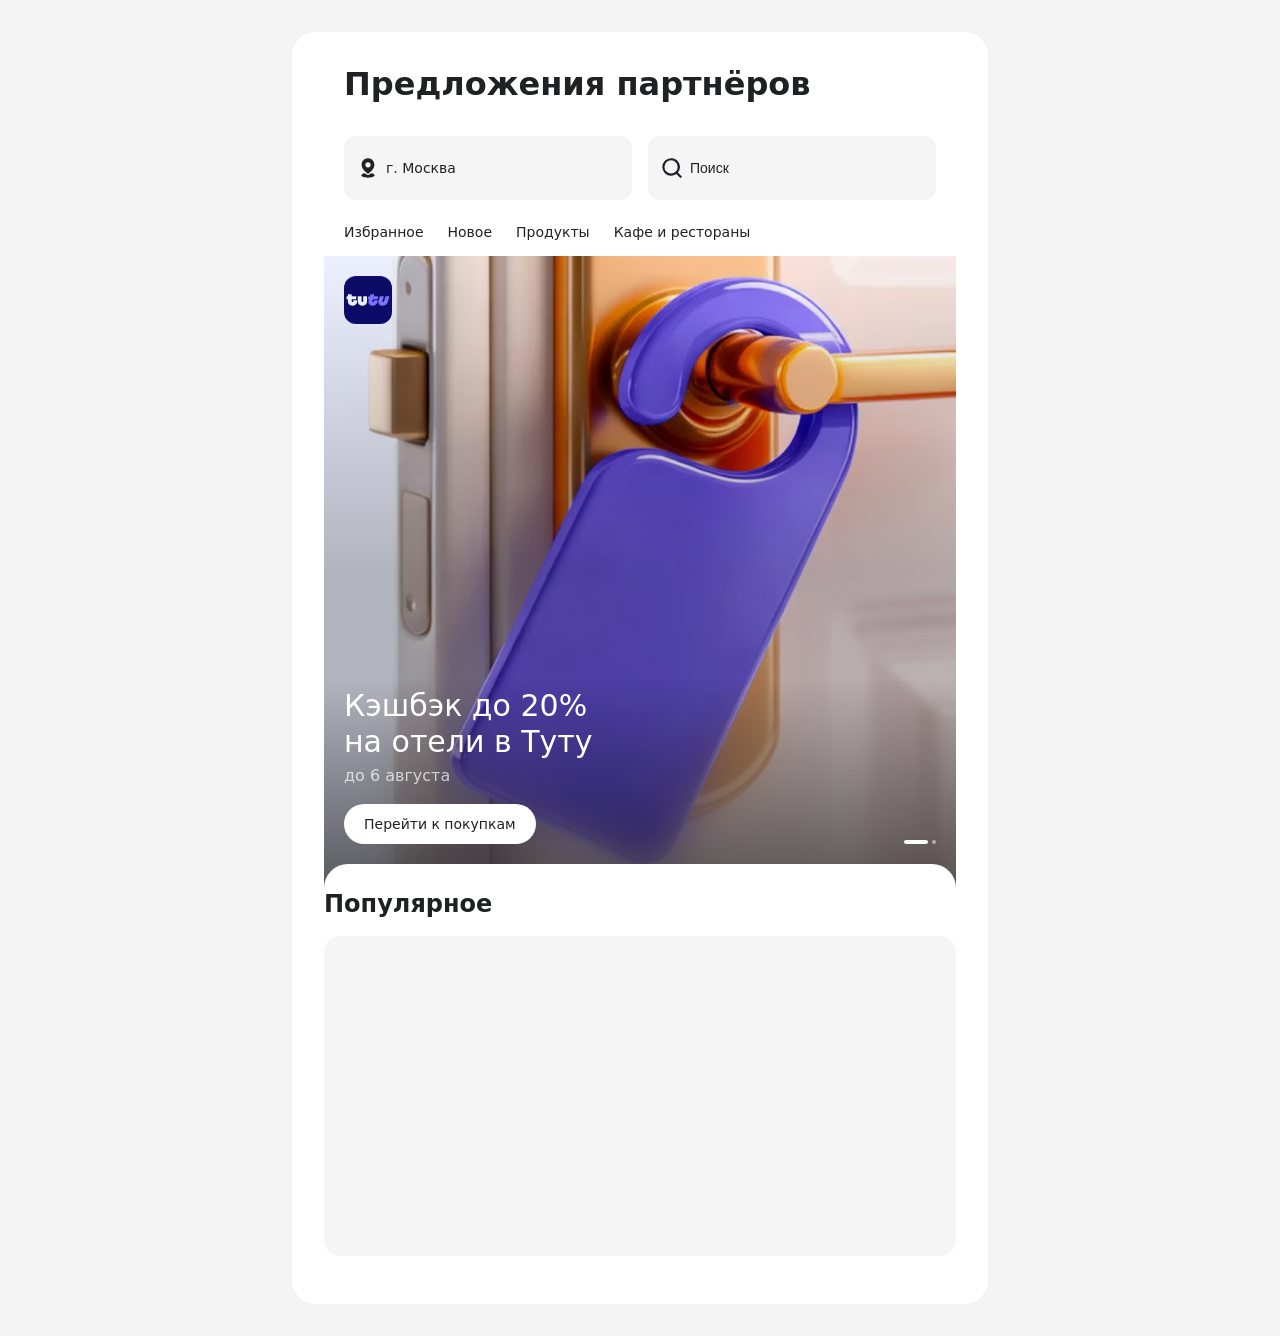
==== new-ui.html @ 18ad693c "Add experimental story hero UI" ====
<!doctype html>
<html lang="ru">
  <head>
    <meta charset="utf-8">
    <meta name="viewport" content="width=device-width, initial-scale=1">
    <title>Новый UI — Предложения партнёров</title>
    <link rel="stylesheet" href="assets/css/new-ui.css?v=7">
  </head>
  <body>
    <main class="page">
      <header class="header">
        <h1>Предложения партнёров</h1>
      </header>

      <section class="city-row" aria-label="Выбор города и поиск">
        <div class="city-select" aria-label="Выбранный город">
          <svg class="icon" viewBox="0 0 24 24" fill="none" aria-hidden="true">
            <g clip-path="url(#pinClip)">
              <path fill-rule="evenodd" clip-rule="evenodd" d="M5.572 8.782c0-3.55 2.878-6.429 6.429-6.429s6.428 2.878 6.428 6.429c0 2.169-1.147 4.124-2.568 5.704-1.413 1.571-3.025 2.69-3.787 3.176a.136.136 0 0 1-.147 0c-.762-.486-2.373-1.605-3.786-3.176-1.422-1.58-2.569-3.535-2.569-5.704ZM12.001 6.163a2.619 2.619 0 1 0 0 5.238 2.619 2.619 0 0 0 0-5.238Z" fill="currentColor"/>
              <path d="M5.333 19.258c0-.908 1.424-1.698 3.519-2.099.944.803 1.801 1.386 2.306 1.708.515.328 1.168.328 1.684 0 .505-.322 1.361-.905 2.305-1.708 2.095.401 3.519 1.191 3.519 2.099 0 1.315-2.984 2.381-6.666 2.381-3.682 0-6.667-1.066-6.667-2.381Z" fill="currentColor"/>
            </g>
            <defs>
              <clipPath id="pinClip">
                <rect width="20" height="20" fill="white" transform="translate(2 2)"/>
              </clipPath>
            </defs>
          </svg>
          <span>г. Москва</span>
        </div>

        <button class="search-button" type="button" aria-label="Поиск">
          <svg class="icon" viewBox="0 0 24 24" fill="none" aria-hidden="true">
            <g clip-path="url(#searchClip)">
              <path fill-rule="evenodd" clip-rule="evenodd" d="M11.103 2.141a8.796 8.796 0 0 1 6.808 14.367l3.458 3.458a1.108 1.108 0 0 1-1.567 1.567l-3.5-3.498a8.755 8.755 0 0 1-5.199 1.699 8.796 8.796 0 0 1 0-17.593Zm0 2.217a6.58 6.58 0 1 0 0 13.159 6.58 6.58 0 0 0 6.58-6.58 6.58 6.58 0 0 0-6.58-6.579Z" fill="currentColor"/>
            </g>
            <defs>
              <clipPath id="searchClip">
                <rect width="20" height="20" fill="white" transform="translate(2 2)"/>
              </clipPath>
            </defs>
          </svg>
          <span>Поиск</span>
        </button>
      </section>

      <section class="cashback-categories" aria-label="Категории кэшбэка">
        <div class="cashback-categories__viewport">
          <div class="cashback-categories__carousel" id="cashbackCategories"></div>
        </div>
      </section>

      <section class="hero-stories" id="heroStories" aria-label="Предложения партнёров"></section>

      <section class="popular-section" aria-label="Популярное">
        <h2 class="popular-section__title">Популярное</h2>
      </section>

      <section class="popular-placeholder-wrap" aria-label="Заглушка популярного">
        <div class="popular-placeholder"></div>
      </section>
    </main>

    <script src="assets/js/new-ui.js?v=9"></script>
  </body>
</html>
---- assets/css/new-ui.css ----
* {
  box-sizing: border-box;
}

body {
  --page-x: 16px;
  --control-gap: 8px;
  --search-size: 48px;
  --color-text-primary: #202124;
  --color-text-secondary: rgba(0, 0, 0, 0.64);
  --color-text-inverse: rgba(255, 255, 255, 0.94);
  --color-background-primary: #FFFFFF;
  --color-background-secondary: rgba(169, 172, 180, 0.12);
  --color-background-accent: #212124;
  --color-accent-red: rgba(246, 61, 0, 1);
  --text-m-size: 14px;
  --text-m-line: 20px;
  --text-m-weight-400: 400;
  --text-m-weight-500: 500;
  --text-l-size: 16px;
  --text-l-line: 24px;
  --text-l-weight-400: 400;
  --text-l-weight-500: 500;
  --text-s-size: 12px;
  --text-s-line: 16px;
  --text-s-weight-500: 500;
  --h3-size: 20px;
  --h3-line: 24px;
  --h3-weight-500: 500;
  --h3-weight-600: 600;
  --h1-size: 24px;
  --h1-line: 28px;
  --h1-weight-600: 600;

  margin: 0;
  background: var(--color-background-primary);
  color: var(--color-text-primary);
  font-family: -apple-system, BlinkMacSystemFont, "SF Pro Display", "SF Pro Text", system-ui, sans-serif;
}

.page {
  background: var(--color-background-primary);
}

.header {
  padding: 24px 20px 12px;
}

h1 {
  margin: 0;
  font-family: -apple-system, BlinkMacSystemFont, "SF Pro Display", "SF Pro Text", system-ui, sans-serif;
  font-size: 26px;
  line-height: 32px;
  font-weight: 500;
  letter-spacing: 0;
}

.city-row {
  display: flex;
  align-items: flex-start;
  gap: var(--control-gap);
  align-self: stretch;
  padding: 0 20px 8px;
}

.city-select {
  display: flex;
  height: 48px;
  padding: 12px;
  align-items: center;
  gap: 6px;
  flex: 1 0 0;
  min-width: 0;
  border-radius: 12px;
  background: var(--color-background-secondary);
  color: var(--color-text-primary);
}

.city-select span {
  font-size: var(--text-m-size);
  line-height: var(--text-m-line);
  font-weight: var(--text-m-weight-400);
}

.search-button {
  width: var(--search-size);
  height: var(--search-size);
  padding: 0;
  border: 0;
  border-radius: 12px;
  background: var(--color-background-secondary);
  color: var(--color-text-primary);
  display: flex;
  align-items: center;
  justify-content: center;
}

.search-button span {
  display: none;
}

.icon {
  width: 24px;
  height: 24px;
  flex: 0 0 24px;
  color: currentColor;
}

.hero-stories {
  position: relative;
  width: 100%;
  aspect-ratio: 1;
  overflow: hidden;
  touch-action: pan-y;
  background: var(--color-background-accent);
}

.hero-stories__track {
  display: flex;
  width: 100%;
  height: 100%;
  transition: transform 300ms ease-in-out;
}

.hero-story {
  position: relative;
  flex: 0 0 100%;
  width: 100%;
  height: 100%;
  overflow: hidden;
  color: var(--color-background-primary);
}

.hero-story__image {
  position: absolute;
  inset: 0;
  width: 100%;
  height: 100%;
  object-fit: cover;
}

.hero-story__logos {
  position: absolute;
  top: 20px;
  left: 20px;
  z-index: 3;
}

.hero-story__bottom {
  position: absolute;
  right: 0;
  bottom: 0;
  left: 0;
  z-index: 1;
}

.hero-story__blur,
.hero-story__shade {
  position: absolute;
  inset: 0;
  pointer-events: none;
}

.hero-story__blur {
  z-index: 0;
  backdrop-filter: blur(20px);
  -webkit-backdrop-filter: blur(20px);
  mask-image: linear-gradient(to bottom, transparent 0%, black 100%);
  -webkit-mask-image: linear-gradient(to bottom, transparent 0%, black 100%);
}

.hero-story__shade {
  z-index: 1;
  background: linear-gradient(180deg, rgba(0, 0, 0, 0) 0%, rgba(0, 0, 0, 0.5) 100%);
}

.hero-story__content {
  position: relative;
  z-index: 2;
  display: flex;
  padding: 8px 20px 44px;
  flex-direction: column;
  justify-content: flex-end;
  align-items: flex-start;
  gap: 16px;
}

.hero-story__text {
  display: flex;
  flex-direction: column;
  align-items: flex-start;
  gap: 4px;
  align-self: stretch;
}

.hero-story__title,
.hero-story__subline {
  margin: 0;
  letter-spacing: 0;
}

.hero-story__title {
  color: var(--color-background-primary);
  font-size: 30px;
  line-height: 36px;
  font-weight: 500;
  white-space: pre-line;
}

.hero-story__subline {
  color: rgba(255, 255, 255, 0.7);
  font-size: var(--text-l-size);
  line-height: var(--text-l-line);
  font-weight: var(--text-l-weight-400);
}

.hero-story__actions {
  display: flex;
  justify-content: space-between;
  align-items: flex-end;
  align-self: stretch;
  gap: 16px;
}

.hero-story__cta {
  display: flex;
  min-width: 88px;
  min-height: 40px;
  padding: 4px 20px;
  justify-content: center;
  align-items: center;
  border: 0;
  border-radius: 20px;
  background: var(--color-background-primary);
  color: var(--color-text-primary);
  font: inherit;
  font-size: var(--text-m-size);
  line-height: var(--text-m-line);
  font-weight: var(--text-m-weight-500);
  white-space: nowrap;
}

.hero-story__indicators {
  display: flex;
  min-height: 40px;
  align-items: flex-end;
  justify-content: flex-end;
  gap: 4px;
}

.hero-story__indicator {
  display: block;
  width: 4px;
  height: 4px;
  flex: 0 0 auto;
  overflow: hidden;
  border-radius: 2px;
  background: rgba(255, 255, 255, 0.5);
}

.hero-story__indicator--complete {
  background: var(--color-background-primary);
}

.hero-story__indicator--active {
  width: 24px;
}

.hero-story__indicator-fill {
  display: block;
  width: 100%;
  height: 100%;
  border-radius: inherit;
  background: var(--color-background-primary);
  transform: scaleX(0);
  transform-origin: left center;
}

.hero-story--active .hero-story__indicator--active .hero-story__indicator-fill {
  animation: heroStoryProgress 5s linear forwards;
}

@keyframes heroStoryProgress {
  to {
    transform: scaleX(1);
  }
}

.offers-section {
  --offers-card-width: calc(100vw - (var(--page-x) * 2) - var(--search-size) - var(--control-gap));

  margin-top: 16px;
}

.offers-section__title {
  display: none;
  margin: 0;
  color: var(--color-text-primary);
  font-size: var(--h3-size);
  line-height: var(--h3-line);
  font-weight: var(--h3-weight-600);
  letter-spacing: 0;
}

.offers-viewport {
  overflow-x: hidden;
  scrollbar-width: none;
  touch-action: pan-y;
}

.offers-viewport::-webkit-scrollbar {
  display: none;
}

.offers-carousel {
  display: flex;
  gap: 8px;
  width: max-content;
}

.partner-card {
  position: relative;
  display: flex;
  flex-direction: column;
  justify-content: space-between;
  align-items: flex-start;
  flex: 0 0 var(--offers-card-width);
  width: var(--offers-card-width);
  align-self: stretch;
  height: 160px;
  padding: 12px 12px 16px 16px;
  overflow: hidden;
  border-radius: 16px;
  background: var(--color-background-secondary);
  text-decoration: none;
}

.partner-card:first-child {
  margin-left: 16px;
}

.partner-card:last-child {
  margin-right: 16px;
}

.partner-card__title {
  position: relative;
  z-index: 1;
  max-width: none;
  margin: 0;
  color: var(--color-text-primary);
  font-size: var(--h3-size);
  line-height: var(--h3-line);
  font-weight: var(--h3-weight-500);
  letter-spacing: 0;
}

.partner-card--has-indicator .partner-card__title {
  padding-right: 64px;
}

.partner-card__indicator {
  position: absolute;
  top: 12px;
  right: 12px;
  z-index: 2;
  display: inline-flex;
  height: 24px;
  padding: 4px 8px;
  align-items: center;
  justify-content: center;
  border-radius: 12px;
  background: var(--color-background-primary);
  color: var(--color-text-primary);
  font-size: var(--text-s-size);
  line-height: var(--text-s-line);
  font-weight: var(--text-s-weight-500);
}

.partner-card--text-inverse .partner-card__title,
.partner-card--text-inverse .fomo-timer__label,
.partner-card--text-inverse .fomo-timer__badge {
  color: var(--color-text-inverse);
}

.partner-card--text-inverse.partner-card--has-indicator .fomo-timer {
  gap: 0;
}

.partner-card__image {
  position: absolute;
  right: 0;
  bottom: 0;
  width: 144px;
  height: 144px;
  object-fit: contain;
}

.partner-card__meta {
  position: absolute;
  left: 16px;
  bottom: 16px;
  z-index: 1;
}

.partner-logos {
  display: flex;
  align-items: center;
  gap: 4px;
}

.partner-logo {
  display: flex;
  width: 48px;
  height: 48px;
  align-items: center;
  justify-content: center;
  overflow: hidden;
  border-radius: 12px;
  background: var(--color-background-primary);
  color: var(--color-text-primary);
  font-size: var(--text-m-size);
  line-height: var(--text-m-line);
  font-weight: 500;
  background-position: center;
  background-repeat: no-repeat;
  background-size: cover;
}

.partner-logo--more {
  color: #747780;
  font-size: var(--text-l-size);
  line-height: var(--text-l-line);
  font-weight: var(--text-l-weight-500);
}

.fomo-timer {
  display: flex;
  flex-direction: column;
  gap: 4px;
}

.fomo-timer__label {
  color: var(--color-text-primary);
  font-size: var(--text-m-size);
  line-height: var(--text-m-line);
  font-weight: var(--text-m-weight-400);
}

.fomo-timer__segments {
  display: flex;
  align-items: center;
  gap: 1px;
}

.fomo-timer__badge {
  display: block;
  color: var(--color-text-primary);
  font-size: var(--text-l-size);
  line-height: var(--text-l-line);
  font-weight: var(--text-l-weight-500);
}

.fomo-timer__separator {
  color: rgba(0, 0, 0, 0.40);
  font-size: var(--text-l-size);
  line-height: var(--text-l-line);
  font-weight: var(--text-l-weight-500);
}

.fomo-timer__segment {
  position: relative;
  display: flex;
  width: 32px;
  height: 32px;
  align-items: center;
  justify-content: center;
  gap: 1px;
  overflow: hidden;
  border-radius: 8px;
  background: var(--color-background-primary);
  color: var(--color-text-primary);
  font-size: var(--text-l-size);
  line-height: var(--text-l-line);
  font-weight: var(--text-l-weight-500);
}

.fomo-timer__digit-slot {
  position: relative;
  width: 9px;
  height: 32px;
}

.fomo-timer__digit {
  position: absolute;
  inset: 0;
  display: flex;
  align-items: center;
  justify-content: center;
}

.fomo-timer__digit--old {
  animation: timerDigitOut 300ms ease-in-out 700ms forwards;
}

.fomo-timer__digit--new {
  opacity: 0;
  transform: translateY(-70%);
  animation: timerDigitIn 300ms ease-in-out 700ms forwards;
}

@keyframes timerDigitOut {
  from {
    transform: translateY(0);
    opacity: 1;
  }

  to {
    transform: translateY(70%);
    opacity: 0;
  }
}

@keyframes timerDigitIn {
  from {
    transform: translateY(-70%);
    opacity: 0;
  }

  to {
    transform: translateY(0);
    opacity: 1;
  }
}

.cashback-categories {
  align-self: stretch;
}

.cashback-categories__viewport {
  overflow-x: auto;
  scrollbar-width: none;
}

.cashback-categories__viewport::-webkit-scrollbar {
  display: none;
}

.cashback-categories__carousel {
  display: flex;
  width: max-content;
  min-width: 100%;
  padding: 8px;
  align-items: flex-start;
  align-self: stretch;
}

.cashback-category {
  display: flex;
  min-width: 52px;
  min-height: 32px;
  padding: 4px 12px;
  justify-content: center;
  align-items: center;
  gap: 2px;
}

.cashback-category__title {
  margin: 0;
  color: var(--color-text-primary);
  font-size: var(--text-m-size);
  line-height: var(--text-m-line);
  font-weight: var(--text-m-weight-400);
  text-align: center;
  white-space: nowrap;
}

.popular-section {
  position: relative;
  z-index: 4;
  margin-top: -24px;
  padding: 24px var(--page-x) 0;
  border-radius: 24px 24px 0 0;
  background: var(--color-background-primary);
}

.popular-section__title {
  margin: 0;
  color: var(--color-text-primary);
  font-size: var(--h3-size);
  line-height: var(--h3-line);
  font-weight: var(--h3-weight-600);
  letter-spacing: 0;
}

.popular-placeholder-wrap {
  padding: 16px;
}

.popular-placeholder {
  height: 320px;
  border-radius: 16px;
  background: var(--color-background-secondary);
}

@media (min-width: 768px) {
  body {
    --page-x: 0px;

    min-height: 100vh;
    padding: 32px;
    background: var(--color-background-secondary);
  }

  .page {
    width: 696px;
    max-width: 100%;
    margin: 0 auto;
    padding: 32px;
    overflow: hidden;
    border-radius: 24px;
  }

  .header {
    padding-top: 0;
    padding-bottom: 32px;
  }

  h1 {
    font-size: 32px;
    line-height: 40px;
    font-weight: var(--h1-weight-600);
  }

  .city-row {
    align-items: stretch;
    gap: 16px;
  }

  .city-select {
    height: 64px;
  }

  .search-button {
    width: auto;
    height: 64px;
    padding: 12px;
    gap: 6px;
    flex: 1 0 0;
    justify-content: flex-start;
  }

  .search-button span {
    display: block;
    color: var(--color-text-primary);
    font-size: var(--text-m-size);
    line-height: var(--text-m-line);
    font-weight: var(--text-m-weight-400);
  }

  .offers-section {
    --offers-card-width: calc((696px - 64px - 16px) / 2);

    margin-top: 32px;
  }

  .offers-carousel {
    gap: 16px;
  }

  .offers-section__title {
    display: block;
    margin-bottom: 16px;
  }

  .offers-section__title,
  .popular-section__title {
    font-size: 24px;
    line-height: 32px;
  }

  .partner-card:first-child {
    margin-left: 0;
  }

  .partner-card:last-child {
    margin-right: 0;
  }

  .popular-section {
    margin-top: -24px;
  }

  .popular-placeholder-wrap {
    padding-right: 0;
    padding-left: 0;
  }
}

.ui-kit-page {
  width: min(100%, 960px);
  margin: 0 auto;
  padding: 32px 16px 64px;
}

.offer-detail-page {
  min-height: 100vh;
  padding-bottom: 80px;
  background: var(--color-background-primary);
}

.offer-navbar {
  display: flex;
  height: 44px;
  padding: 0 6px;
  align-items: center;
}

.offer-navbar__back {
  display: flex;
  width: 44px;
  height: 44px;
  padding: 0;
  align-items: center;
  justify-content: center;
  border: 0;
  background: transparent;
  color: var(--color-text-primary);
}

.offer-navbar__back-icon {
  width: 24px;
  height: 24px;
  background: currentColor;
  mask: url("../icons/chevron.svg") center / 24px 24px no-repeat;
  -webkit-mask: url("../icons/chevron.svg") center / 24px 24px no-repeat;
}

.offer-detail-header {
  display: flex;
  padding: 12px 16px 16px;
  flex-direction: column;
  gap: 8px;
}

.offer-detail-header h1,
.offer-detail-header p {
  margin: 0;
}

.offer-detail-header p {
  color: var(--color-text-secondary);
  font-size: var(--text-l-size);
  line-height: var(--text-l-line);
  font-weight: var(--text-l-weight-400);
}

.offer-detail-card {
  display: flex;
  height: 240px;
  margin: 0 16px;
  flex-direction: column;
  align-items: flex-start;
  align-self: stretch;
  overflow: hidden;
  border-radius: 16px;
  background: var(--color-background-secondary);
}

.offer-detail-card__media {
  flex: 1 1 auto;
  align-self: stretch;
  background-image: url("../images/lamoda-detail.png");
  background-position: center;
  background-repeat: no-repeat;
  background-size: cover;
}

.offer-detail-card__footer {
  display: flex;
  height: 80px;
  padding: 16px;
  flex-direction: column;
  align-items: flex-start;
  gap: 8px;
  flex-shrink: 0;
  align-self: stretch;
}

.pure-cell {
  display: flex;
  align-items: center;
  gap: 8px;
  flex: 1 0 0;
  align-self: stretch;
}

.pure-cell__logo {
  flex: 0 0 40px;
}

.pure-cell__content {
  display: flex;
  padding: 2px 0;
  flex-direction: column;
  justify-content: space-between;
  align-self: stretch;
  min-width: 0;
}

.pure-cell__label,
.pure-cell__subline {
  margin: 0;
}

.pure-cell__label {
  color: var(--color-text-primary);
  font-size: var(--text-l-size);
  line-height: var(--text-l-line);
  font-weight: var(--text-l-weight-400);
}

.pure-cell__subline {
  color: var(--color-text-secondary);
  font-size: var(--text-m-size);
  line-height: var(--text-m-line);
  font-weight: var(--text-m-weight-400);
}

.offer-how-to {
  margin-top: 24px;
  padding: 0 16px;
}

.offer-how-to h2 {
  margin: 0;
  color: var(--color-text-primary);
  font-size: var(--h3-size);
  line-height: var(--h3-line);
  font-weight: var(--h3-weight-600);
}

.offer-stepper {
  display: flex;
  margin: 4px 0 0;
  padding: 0;
  flex-direction: column;
  gap: 0;
  list-style: none;
}

.offer-stepper__item {
  display: flex;
  padding: 12px 0;
  align-items: center;
  gap: 12px;
}

.offer-stepper__marker {
  display: flex;
  width: 40px;
  height: 40px;
  flex: 0 0 40px;
  align-items: center;
  justify-content: center;
  border-radius: 50%;
  background: var(--color-background-secondary);
  color: var(--color-text-primary);
  font-size: var(--text-m-size);
  line-height: var(--text-m-line);
  font-weight: var(--text-m-weight-500);
}

.offer-stepper__item p {
  margin: 0;
  color: var(--color-text-primary);
  font-size: var(--text-l-size);
  line-height: var(--text-l-line);
  font-weight: var(--text-l-weight-400);
}

.offer-action-footer {
  position: fixed;
  right: 0;
  bottom: 0;
  left: 0;
  z-index: 10;
  display: flex;
  width: 100%;
  margin: 0 auto;
  padding: 8px 20px 16px;
  align-items: center;
  gap: 16px;
  background: var(--color-background-primary);
}

.offer-action-footer__timer {
  display: flex;
  flex: 0 0 auto;
  min-height: 56px;
  align-items: center;
}

.fomo-timer--footer .fomo-timer__segment {
  background: var(--color-background-secondary);
}

.offer-action-footer__button {
  display: flex;
  min-height: 56px;
  padding: 4px 24px;
  flex: 1 0 0;
  align-items: center;
  justify-content: center;
  border-radius: 16px;
  background: var(--color-background-accent);
  color: var(--color-text-inverse);
  font-size: var(--text-l-size);
  line-height: var(--text-l-line);
  font-weight: var(--text-l-weight-500);
  text-align: center;
  text-decoration: none;
}

.ui-kit-header {
  margin-bottom: 32px;
}

.ui-kit-kicker {
  margin: 0 0 8px;
  color: var(--color-text-secondary);
  font-size: var(--text-m-size);
  line-height: var(--text-m-line);
  font-weight: var(--text-m-weight-400);
}

.ui-kit-section {
  margin-top: 40px;
}

.ui-kit-section__title {
  margin: 0 0 16px;
  color: var(--color-text-primary);
  font-size: 24px;
  line-height: 32px;
  font-weight: var(--h3-weight-600);
}

.ui-kit-grid {
  display: grid;
  gap: 12px;
}

.ui-kit-grid--colors {
  grid-template-columns: repeat(auto-fit, minmax(220px, 1fr));
}

.ui-kit-color,
.ui-kit-type-row,
.ui-kit-component {
  border-radius: 16px;
  background: var(--color-background-secondary);
}

.ui-kit-color {
  display: flex;
  gap: 12px;
  align-items: center;
  padding: 12px;
}

.ui-kit-color__swatch {
  width: 48px;
  height: 48px;
  flex: 0 0 48px;
  border-radius: 12px;
}

.ui-kit-color__swatch--bordered {
  border: 1px solid rgba(32, 33, 36, 0.12);
}

.ui-kit-color__swatch--dark {
  box-shadow: inset 0 0 0 1px rgba(32, 33, 36, 0.12);
}

.ui-kit-color h3,
.ui-kit-color p {
  margin: 0;
}

.ui-kit-color h3 {
  color: var(--color-text-primary);
  font-size: var(--text-m-size);
  line-height: var(--text-m-line);
  font-weight: var(--text-m-weight-500);
}

.ui-kit-color p,
.ui-kit-type-row__meta {
  color: var(--color-text-secondary);
  font-size: var(--text-m-size);
  line-height: var(--text-m-line);
  font-weight: var(--text-m-weight-400);
}

.ui-kit-type-list,
.ui-kit-components,
.ui-kit-timer-stack {
  display: grid;
  gap: 12px;
}

.ui-kit-type-row,
.ui-kit-component {
  padding: 16px;
}

.ui-kit-type-row__meta {
  margin: 0 0 8px;
}

.ui-kit-type-row__h1,
.ui-kit-type-row__h2,
.ui-kit-type-row__h3-600,
.ui-kit-type-row__h3-500,
.ui-kit-type-row__text-l-400,
.ui-kit-type-row__text-l-500,
.ui-kit-type-row__text-m-500,
.ui-kit-type-row__text-m-400,
.ui-kit-type-row__text-s-500 {
  margin: 0;
  color: var(--color-text-primary);
}

.ui-kit-type-row__h1 {
  font-size: var(--h1-size);
  line-height: var(--h1-line);
  font-weight: var(--h1-weight-600);
}

.ui-kit-type-row__h2 {
  font-size: 24px;
  line-height: 32px;
  font-weight: var(--h3-weight-600);
}

.ui-kit-type-row__h3-600 {
  font-size: var(--h3-size);
  line-height: var(--h3-line);
  font-weight: var(--h3-weight-600);
}

.ui-kit-type-row__h3-500 {
  font-size: var(--h3-size);
  line-height: var(--h3-line);
  font-weight: var(--h3-weight-500);
}

.ui-kit-type-row__text-l-400 {
  font-size: var(--text-l-size);
  line-height: var(--text-l-line);
  font-weight: var(--text-l-weight-400);
}

.ui-kit-type-row__text-l-500 {
  font-size: var(--text-l-size);
  line-height: var(--text-l-line);
  font-weight: var(--text-l-weight-500);
}

.ui-kit-type-row__text-m-500 {
  font-size: var(--text-m-size);
  line-height: var(--text-m-line);
  font-weight: var(--text-m-weight-500);
}

.ui-kit-type-row__text-m-400 {
  font-size: var(--text-m-size);
  line-height: var(--text-m-line);
  font-weight: var(--text-m-weight-400);
}

.ui-kit-type-row__text-s-500 {
  font-size: var(--text-s-size);
  line-height: var(--text-s-line);
  font-weight: var(--text-s-weight-500);
}

.ui-kit-component__title {
  margin: 0 0 12px;
  color: var(--color-text-primary);
  font-size: var(--text-m-size);
  line-height: var(--text-m-line);
  font-weight: var(--text-m-weight-500);
}

.ui-kit-control-row {
  display: flex;
  gap: 8px;
}

.ui-kit-control-row .city-select {
  min-width: 0;
}

.ui-kit-search-button {
  width: auto;
  padding: 12px;
  gap: 6px;
  flex: 1 0 0;
  justify-content: flex-start;
}

.ui-kit-search-button span {
  display: block;
  color: var(--color-text-primary);
  font-size: var(--text-m-size);
  line-height: var(--text-m-line);
  font-weight: var(--text-m-weight-400);
}

.ui-kit-offer-card {
  width: min(100%, 308px);
  flex: 0 0 auto;
  margin: 0;
}

@media (min-width: 768px) {
  .ui-kit-page {
    padding: 48px 0 80px;
  }

  .ui-kit-type-row__h1 {
    font-size: 32px;
    line-height: 40px;
  }

  .ui-kit-components {
    grid-template-columns: repeat(2, minmax(0, 1fr));
  }
}
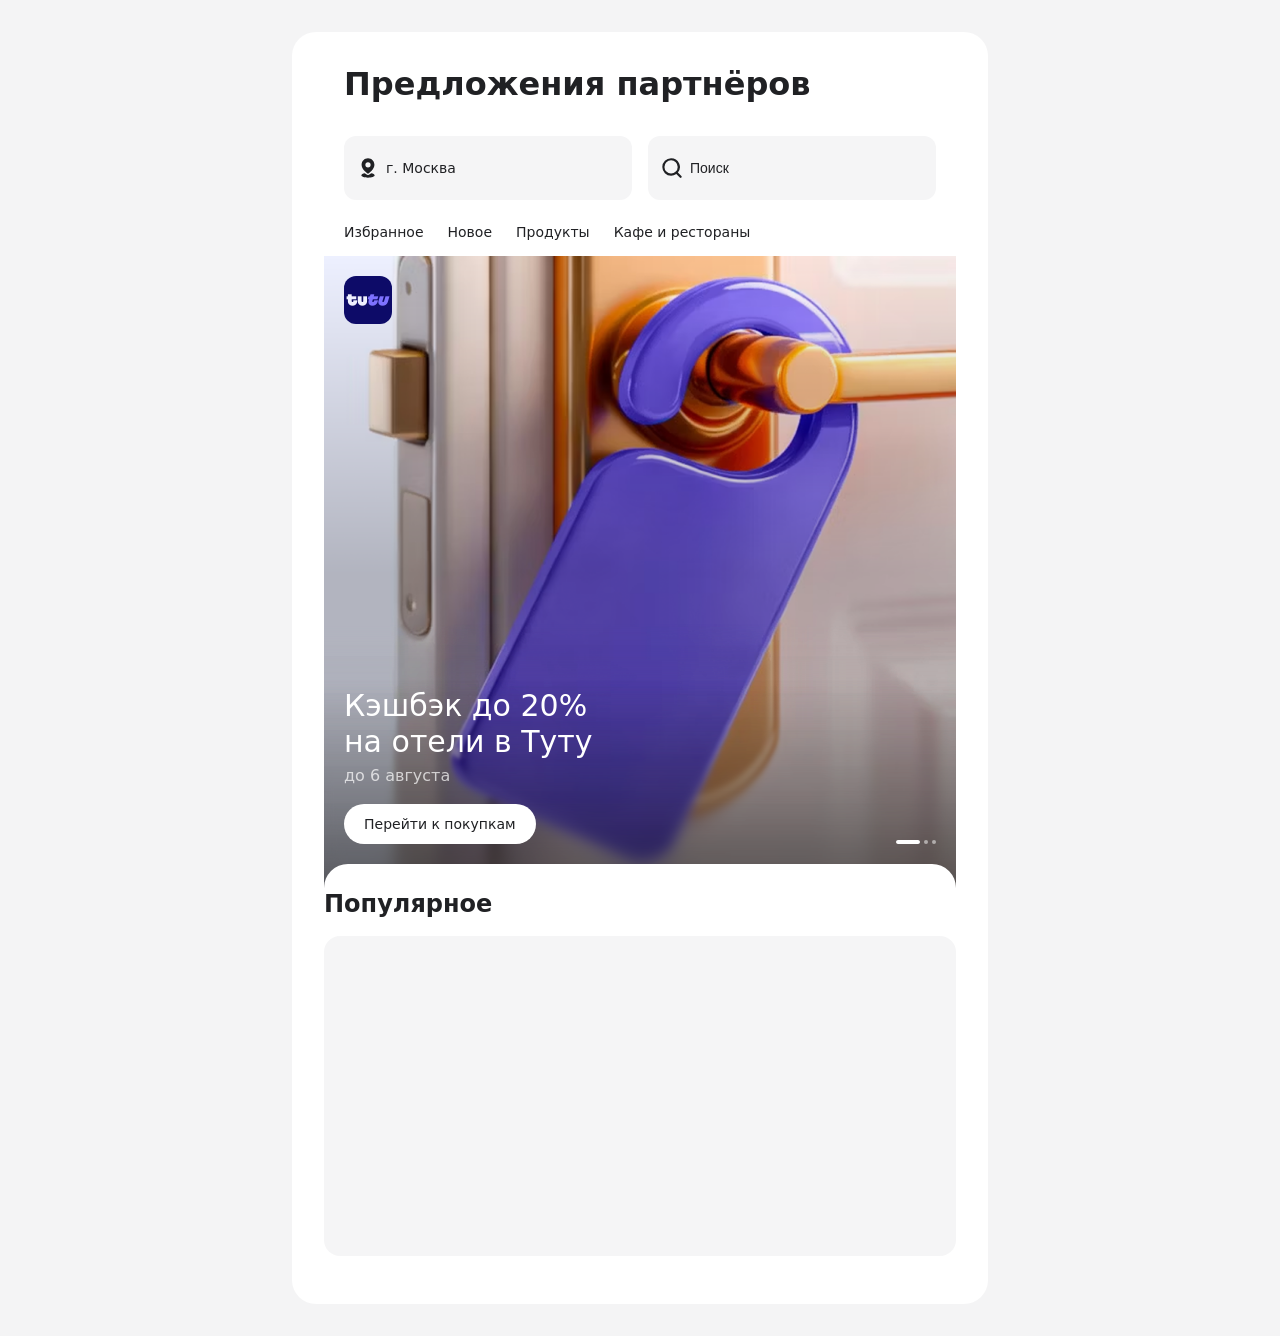
==== commit dccd849a: "Expand experimental hero stories" ====
--- a/new-ui.html
+++ b/new-ui.html
@@ -4,7 +4,7 @@
     <meta charset="utf-8">
     <meta name="viewport" content="width=device-width, initial-scale=1">
     <title>Новый UI — Предложения партнёров</title>
-    <link rel="stylesheet" href="assets/css/new-ui.css?v=7">
+    <link rel="stylesheet" href="assets/css/new-ui.css?v=20">
   </head>
   <body>
     <main class="page">
@@ -60,6 +60,6 @@
       </section>
     </main>
 
-    <script src="assets/js/new-ui.js?v=9"></script>
+    <script src="assets/js/new-ui.js?v=20"></script>
   </body>
 </html>
--- a/assets/css/new-ui.css
+++ b/assets/css/new-ui.css
@@ -154,19 +154,94 @@
   z-index: 1;
 }
 
-.hero-story__blur,
+.hero-story__gradient-blur,
 .hero-story__shade {
   position: absolute;
   inset: 0;
   pointer-events: none;
 }
 
-.hero-story__blur {
+.hero-story__gradient-blur {
+  top: -56px;
   z-index: 0;
-  backdrop-filter: blur(20px);
-  -webkit-backdrop-filter: blur(20px);
-  mask-image: linear-gradient(to bottom, transparent 0%, black 100%);
-  -webkit-mask-image: linear-gradient(to bottom, transparent 0%, black 100%);
+}
+
+.hero-story__gradient-blur > span {
+  position: absolute;
+  inset: 0;
+  background: rgba(0, 0, 0, 0.01);
+  -webkit-backdrop-filter: blur(var(--blur));
+  backdrop-filter: blur(var(--blur));
+  -webkit-mask-image: linear-gradient(
+    to bottom,
+    transparent var(--start),
+    black var(--solid-start),
+    black var(--solid-end),
+    transparent var(--end)
+  );
+  mask-image: linear-gradient(
+    to bottom,
+    transparent var(--start),
+    black var(--solid-start),
+    black var(--solid-end),
+    transparent var(--end)
+  );
+}
+
+.hero-story__gradient-blur > span:nth-child(1) {
+  --blur: 0px;
+  --start: 0%;
+  --solid-start: 12%;
+  --solid-end: 22%;
+  --end: 38%;
+}
+
+.hero-story__gradient-blur > span:nth-child(2) {
+  --blur: 0.5px;
+  --start: 12%;
+  --solid-start: 26%;
+  --solid-end: 36%;
+  --end: 52%;
+}
+
+.hero-story__gradient-blur > span:nth-child(3) {
+  --blur: 1px;
+  --start: 26%;
+  --solid-start: 40%;
+  --solid-end: 50%;
+  --end: 66%;
+}
+
+.hero-story__gradient-blur > span:nth-child(4) {
+  --blur: 2px;
+  --start: 40%;
+  --solid-start: 54%;
+  --solid-end: 64%;
+  --end: 80%;
+}
+
+.hero-story__gradient-blur > span:nth-child(5) {
+  --blur: 4px;
+  --start: 54%;
+  --solid-start: 68%;
+  --solid-end: 78%;
+  --end: 92%;
+}
+
+.hero-story__gradient-blur > span:nth-child(6) {
+  --blur: 6px;
+  --start: 68%;
+  --solid-start: 80%;
+  --solid-end: 88%;
+  --end: 100%;
+}
+
+.hero-story__gradient-blur > span:nth-child(7) {
+  --blur: 10px;
+  --start: 82%;
+  --solid-start: 94%;
+  --solid-end: 100%;
+  --end: 100%;
 }
 
 .hero-story__shade {
@@ -191,6 +266,10 @@
   align-items: flex-start;
   gap: 4px;
   align-self: stretch;
+}
+
+.hero-story__text--with-timer {
+  gap: 8px;
 }
 
 .hero-story__title,
@@ -212,6 +291,102 @@
   font-size: var(--text-l-size);
   line-height: var(--text-l-line);
   font-weight: var(--text-l-weight-400);
+}
+
+.hero-countdown {
+  display: flex;
+  flex-direction: column;
+  align-items: flex-start;
+  gap: 2px;
+  align-self: stretch;
+}
+
+.hero-countdown__label {
+  color: rgba(255, 255, 255, 0.7);
+  font-size: var(--text-m-size);
+  line-height: var(--text-m-line);
+  font-weight: var(--text-m-weight-400);
+}
+
+.hero-countdown__slots {
+  display: flex;
+  align-items: flex-start;
+  gap: 4px;
+}
+
+.hero-countdown__slot {
+  display: flex;
+  width: 48px;
+  flex-direction: column;
+  justify-content: center;
+  align-items: flex-start;
+}
+
+.hero-countdown__number {
+  display: flex;
+  width: 100%;
+  height: 32px;
+  justify-content: center;
+  align-items: center;
+  color: var(--color-background-primary);
+  font-size: 26px;
+  line-height: 32px;
+  font-weight: 500;
+}
+
+.hero-countdown__digit-slot {
+  position: relative;
+  width: 15px;
+  height: 32px;
+  overflow: hidden;
+}
+
+.hero-countdown__digit {
+  position: absolute;
+  inset: 0;
+  display: flex;
+  align-items: center;
+  justify-content: center;
+}
+
+.hero-countdown__digit--old {
+  animation: heroCountdownDigitOut 300ms ease-in-out forwards;
+}
+
+.hero-countdown__digit--new {
+  transform: translateY(-70%);
+  opacity: 0;
+  animation: heroCountdownDigitIn 300ms ease-in-out forwards;
+}
+
+.hero-countdown__unit {
+  width: 100%;
+  color: rgba(255, 255, 255, 0.7);
+  font-size: var(--text-s-size);
+  line-height: var(--text-s-line);
+  font-weight: var(--text-s-weight-500);
+  text-align: center;
+}
+
+.hero-countdown__separator {
+  color: var(--color-background-primary);
+  font-size: 26px;
+  line-height: 32px;
+  font-weight: 500;
+}
+
+@keyframes heroCountdownDigitOut {
+  to {
+    transform: translateY(70%);
+    opacity: 0;
+  }
+}
+
+@keyframes heroCountdownDigitIn {
+  to {
+    transform: translateY(0);
+    opacity: 1;
+  }
 }
 
 .hero-story__actions {
@@ -277,7 +452,7 @@
 }
 
 .hero-story--active .hero-story__indicator--active .hero-story__indicator-fill {
-  animation: heroStoryProgress 5s linear forwards;
+  animation: heroStoryProgress 10s linear forwards;
 }
 
 @keyframes heroStoryProgress {
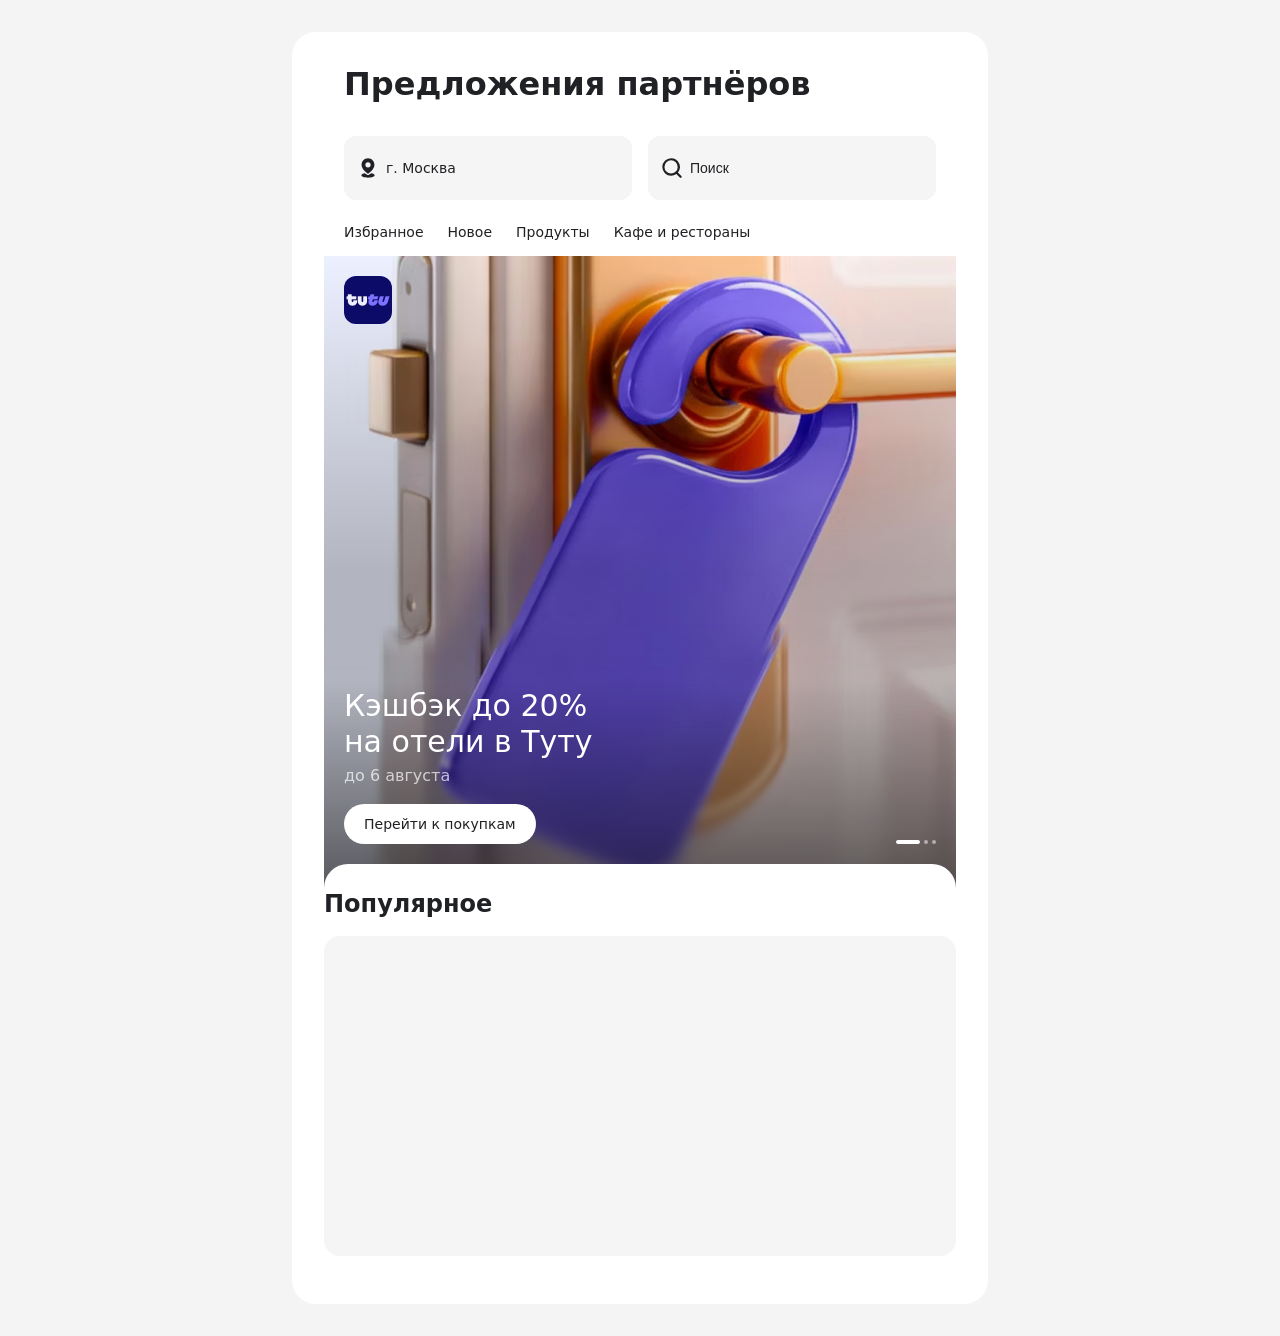
==== commit bd9a746d: "Improve story carousel interactions" ====
--- a/new-ui.html
+++ b/new-ui.html
@@ -4,7 +4,7 @@
     <meta charset="utf-8">
     <meta name="viewport" content="width=device-width, initial-scale=1">
     <title>Новый UI — Предложения партнёров</title>
-    <link rel="stylesheet" href="assets/css/new-ui.css?v=20">
+    <link rel="stylesheet" href="assets/css/new-ui.css?v=24">
   </head>
   <body>
     <main class="page">
@@ -60,6 +60,6 @@
       </section>
     </main>
 
-    <script src="assets/js/new-ui.js?v=20"></script>
+    <script src="assets/js/new-ui.js?v=24"></script>
   </body>
 </html>
--- a/assets/css/new-ui.css
+++ b/assets/css/new-ui.css
@@ -117,9 +117,13 @@
 
 .hero-stories__track {
   display: flex;
+  gap: 0;
   width: 100%;
   height: 100%;
   transition: transform 300ms ease-in-out;
+  will-change: transform;
+  backface-visibility: hidden;
+  -webkit-backface-visibility: hidden;
 }
 
 .hero-story {
@@ -127,13 +131,17 @@
   flex: 0 0 100%;
   width: 100%;
   height: 100%;
+  margin: 0;
   overflow: hidden;
   color: var(--color-background-primary);
+  backface-visibility: hidden;
+  -webkit-backface-visibility: hidden;
 }
 
 .hero-story__image {
   position: absolute;
   inset: 0;
+  display: block;
   width: 100%;
   height: 100%;
   object-fit: cover;
@@ -152,6 +160,8 @@
   bottom: 0;
   left: 0;
   z-index: 1;
+  backface-visibility: hidden;
+  -webkit-backface-visibility: hidden;
 }
 
 .hero-story__gradient-blur,
@@ -159,6 +169,8 @@
   position: absolute;
   inset: 0;
   pointer-events: none;
+  backface-visibility: hidden;
+  -webkit-backface-visibility: hidden;
 }
 
 .hero-story__gradient-blur {
@@ -169,9 +181,7 @@
 .hero-story__gradient-blur > span {
   position: absolute;
   inset: 0;
-  background: rgba(0, 0, 0, 0.01);
-  -webkit-backdrop-filter: blur(var(--blur));
-  backdrop-filter: blur(var(--blur));
+  overflow: hidden;
   -webkit-mask-image: linear-gradient(
     to bottom,
     transparent var(--start),
@@ -188,6 +198,19 @@
   );
 }
 
+.hero-story__gradient-blur img {
+  position: absolute;
+  right: 0;
+  bottom: 0;
+  width: 100%;
+  max-width: none;
+  aspect-ratio: 1;
+  object-fit: cover;
+  filter: blur(var(--blur));
+  transform: scale(1.06);
+  transform-origin: center;
+}
+
 .hero-story__gradient-blur > span:nth-child(1) {
   --blur: 0px;
   --start: 0%;
@@ -253,6 +276,7 @@
   position: relative;
   z-index: 2;
   display: flex;
+  width: 100%;
   padding: 8px 20px 44px;
   flex-direction: column;
   justify-content: flex-end;
